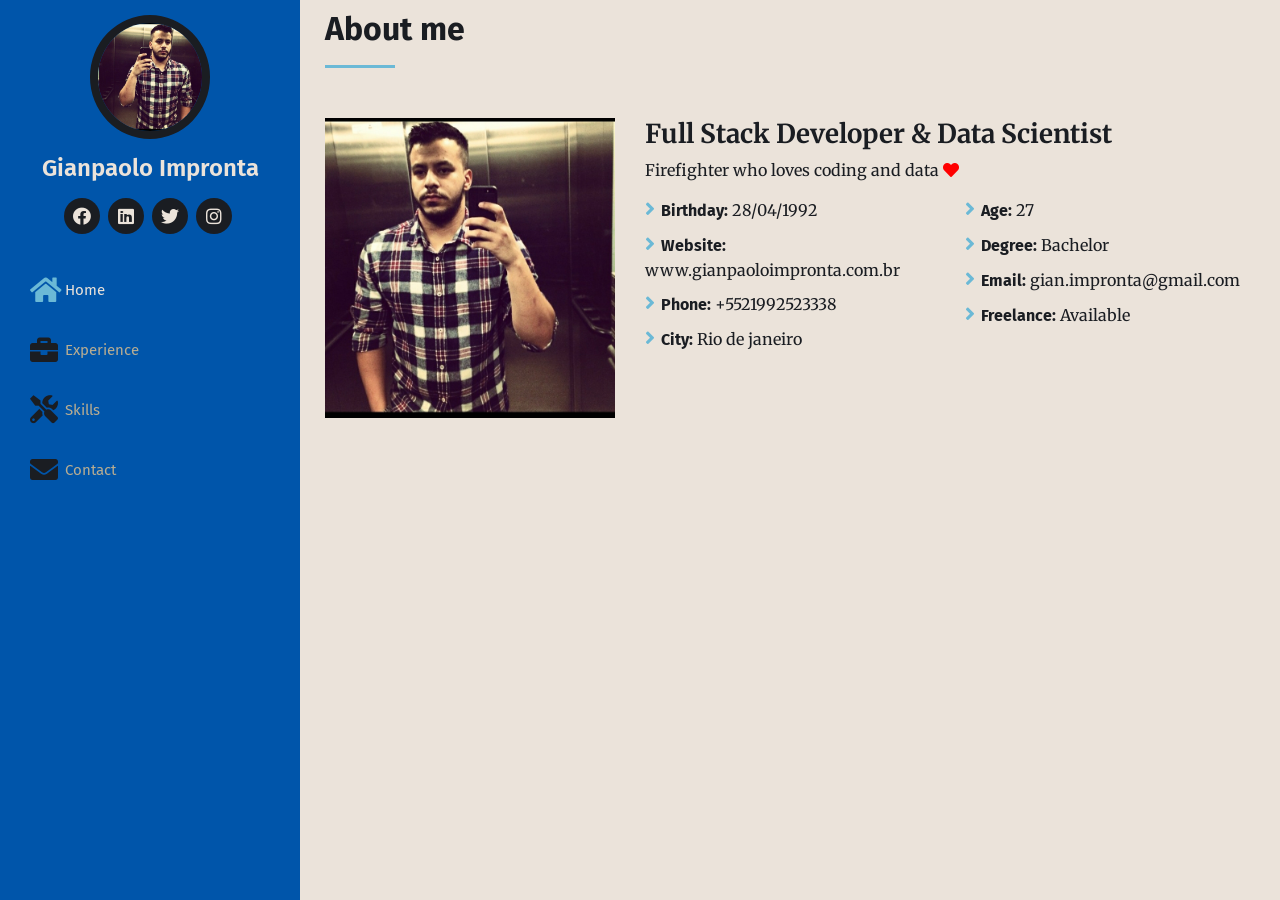
==== project0/index.html @ c4446fc6 "Initial commit" ====
<!DOCTYPE html>
<html lang="en">
<head>
  <link rel="stylesheet" href="assets/vendor/bootstrap/css/bootstrap.min.css" type="text/css">
  <link rel="stylesheet" href="assets/css/style.css" type="text/css">
  <meta name="viewport" content="width=device-width, initial-scale=1.0">
  <meta http-equiv="Content-Type" content="text/html; charset=utf-8">
  <meta charset="UTF-8">

  <!-- Favicons -->
  <link href="assets/images/favicon.ico" rel="icon">
  <link href="assets/images/android-chrome-192x192.png" rel="android-chrome-192x192">
  <link href="assets/images/android-chrome-512x512.png" rel="android-chrome-512x512">
  <link href="assets/images/apple-touch-icon.png" rel="apple-touch-icon">

  <!-- Google Fonts -->
  <link href="https://fonts.googleapis.com/css?family=Open+Sans:300,300i,400,400i,600,600i,700,700i|Raleway:300,300i,400,400i,500,500i,600,600i,700,700i|Poppins:300,300i,400,400i,500,500i,600,600i,700,700i" rel="stylesheet">

  <title>Gianpaolo Impronta</title>
</head>
<body>
<header id="header">
  <div class="profile">
    <img src="assets/images/profile.jpg" alt="" class="img-fluid rounded-circle">
    <h1><a href="index.html">Gianpaolo Impronta</a></h1>
    <div class="social-links mt-3 text-center">
      <a href="https://www.facebook.com/gian.impronta" class="facebook"></a>
      <a href="https://www.linkedin.com/in/gianpaolo-impronta/" class="linkedin"></a>
      <a href="https://twitter.com/gianimpronta" class="twitter"></a>
      <a href="https://www.instagram.com/gianimpronta/" class="instagram"></a>
    </div>
  </div>
  <nav class="nav-menu" id="nav-menu">
    <ul>
      <li class="active"><a href="index.html"><i class="fas fa-home fa-fw"></i>
        <span>Home</span>
      </a></li>
      <li><a href="experience.html"><i class="fas fa-briefcase fa-fw"></i>
        <span>Experience
      </span></a></li>
      <li><a href="skills.html"><i class="fas fa-tools fa-fw"></i> <span>Skills
      </span></a></li>
      <li><a href="contact.html"><i class="fas fa-envelope fa-fw"></i> <span>
        Contact</span></a></li>
    </ul>
  </nav>
  <button type="button" class="mobile-nav-toggle d-xl-none"><i
      class="fas fa-bars"></i></button>
</header>

<main id="main" class="align-content-center">
  <section>
    <div class="container">
      <div class="section-title">
        <h2>About me</h2>
      </div>
      <div class="row">
        <div class="col-lg-4">
          <img src="assets/images/profile.jpg" alt="profile" class="img-fluid">
        </div>
        <div class="col-lg-8 pt-4 pt-lg-0 content" data-aos="fade-left">
          <h3>Full Stack Developer & Data Scientist</h3>
          <p>Firefighter who loves coding and data <i
              class="fas fa-heart" style="color: red"></i> </p>
          <div class="row">
            <div class="col-lg-6">
              <ul>
                <li>
                  <i class="fas fa-angle-right"></i>
                  <strong>Birthday:</strong> 28/04/1992
                </li>
                <li><i class="fas fa-angle-right"></i>
                  <strong>Website:</strong> www.gianpaoloimpronta.com.br</li>
                <li>
                  <i class="fas fa-angle-right"></i>
                  <strong>Phone:</strong> +5521992523338
                </li>
                <li>
                  <i class="fas fa-angle-right"></i>
                  <strong>City:</strong> Rio de janeiro
                </li>
              </ul>
            </div>
            <div class="col-lg-6">
              <ul>
                <li>
                  <i class="fas fa-angle-right"></i>
                  <strong>Age:</strong> 27
                </li>
                <li>
                  <i class="fas fa-angle-right"></i>
                  <strong>Degree:</strong> Bachelor
                </li>
                <li>
                  <i class="fas fa-angle-right"></i>
                  <strong>Email:</strong> gian.impronta@gmail.com
                </li>
                <li>
                  <i class="fas fa-angle-right"></i>
                  <strong>Freelance:</strong> Available
                </li>
              </ul>
            </div>
          </div>
        </div>

      </div>
    </div>
  </section>

</main>
<script src="assets/vendor/jquery/jquery-3.4.1.slim.min.js"></script>
<script src="assets/vendor/bootstrap/js/bootstrap.bundle.min.js"></script>
</body>
</html>
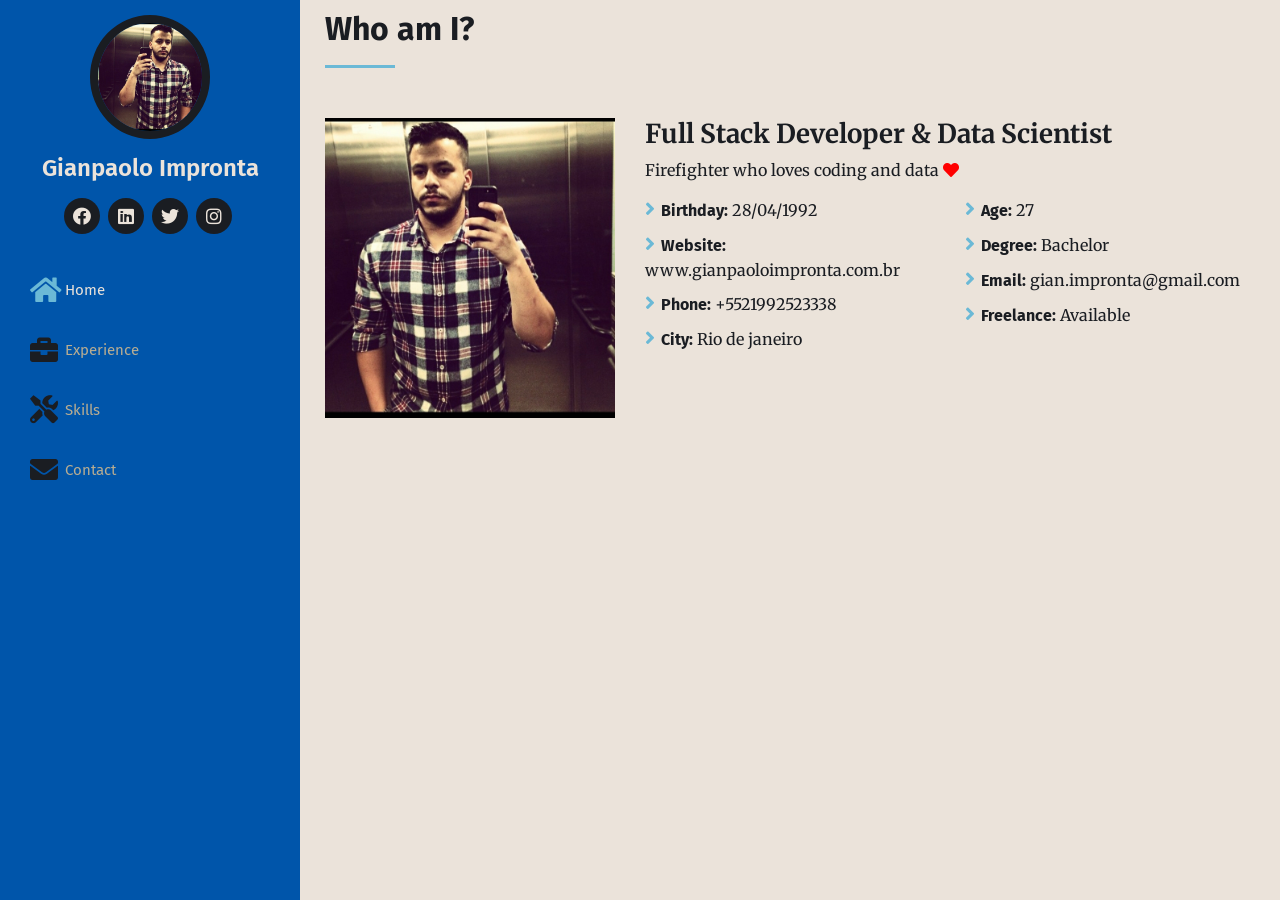
==== commit 99d6c559: "Linking new favicons and js script" ====
--- a/project0/index.html
+++ b/project0/index.html
@@ -8,10 +8,13 @@
   <meta charset="UTF-8">
 
   <!-- Favicons -->
-  <link href="assets/images/favicon.ico" rel="icon">
-  <link href="assets/images/android-chrome-192x192.png" rel="android-chrome-192x192">
-  <link href="assets/images/android-chrome-512x512.png" rel="android-chrome-512x512">
-  <link href="assets/images/apple-touch-icon.png" rel="apple-touch-icon">
+  <link rel="apple-touch-icon" sizes="180x180"
+        href="assets/images/favicon/apple-touch-icon.png">
+  <link rel="icon" type="image/png" sizes="32x32"
+        href="assets/images/favicon/favicon-32x32.png">
+  <link rel="icon" type="image/png" sizes="16x16"
+        href="assets/images/favicon/favicon-16x16.png">
+  <link href="site.webmanifest" rel="manifest">
 
   <!-- Google Fonts -->
   <link href="https://fonts.googleapis.com/css?family=Open+Sans:300,300i,400,400i,600,600i,700,700i|Raleway:300,300i,400,400i,500,500i,600,600i,700,700i|Poppins:300,300i,400,400i,500,500i,600,600i,700,700i" rel="stylesheet">
@@ -52,7 +55,7 @@
   <section>
     <div class="container">
       <div class="section-title">
-        <h2>About me</h2>
+        <h2>Who am I?</h2>
       </div>
       <div class="row">
         <div class="col-lg-4">
@@ -103,14 +106,13 @@
             </div>
           </div>
         </div>
-
       </div>
     </div>
   </section>
-
 </main>
 <script src="assets/vendor/jquery/jquery-3.4.1.slim.min.js"></script>
 <script src="assets/vendor/bootstrap/js/bootstrap.bundle.min.js"></script>
+<script src="assets/js/script.js"></script>
 </body>
 </html>
 
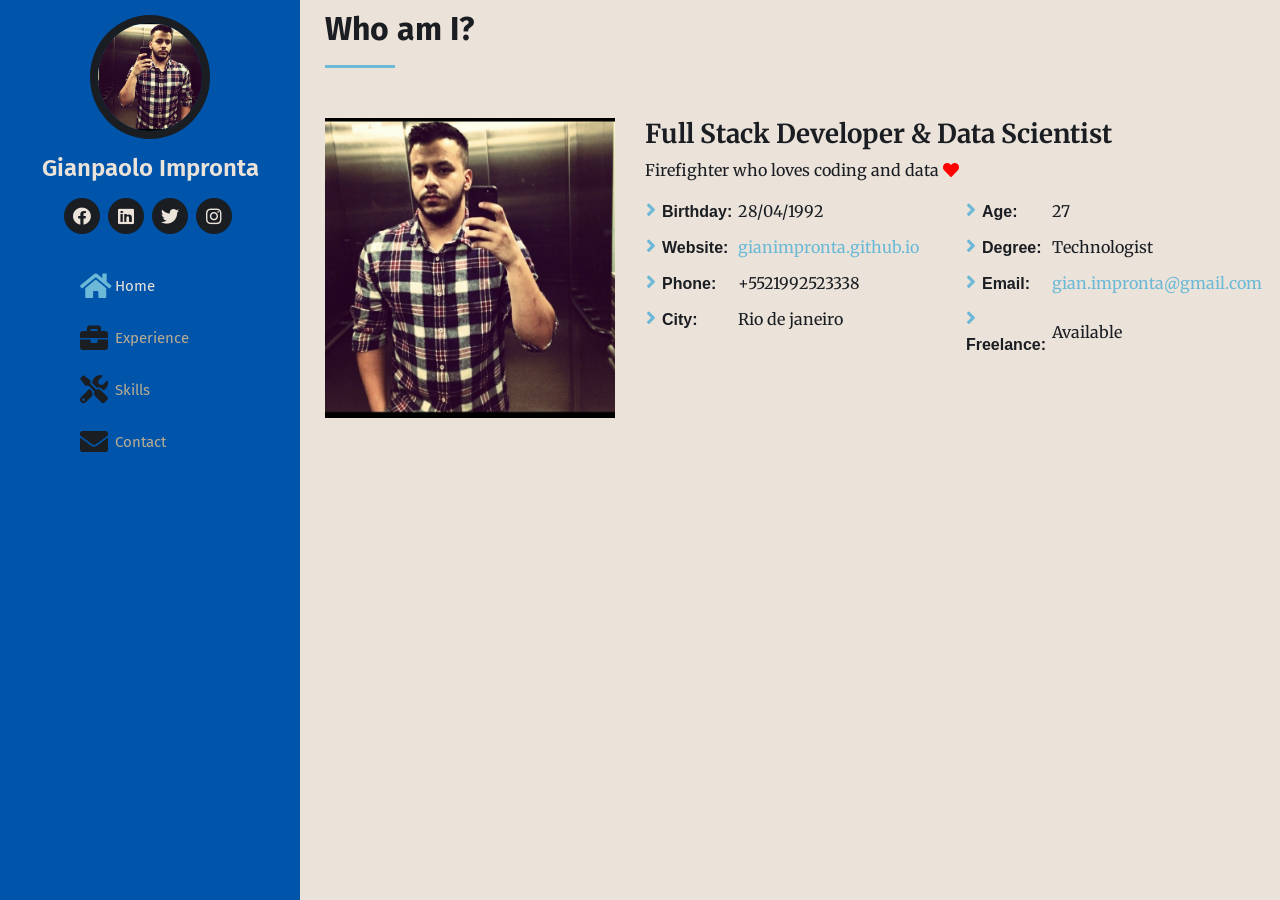
==== commit eacc5b25: "Optimizing CSS and inserting table in index.html" ====
--- a/project0/index.html
+++ b/project0/index.html
@@ -26,7 +26,7 @@
   <div class="profile">
     <img src="assets/images/profile.jpg" alt="" class="img-fluid rounded-circle">
     <h1><a href="index.html">Gianpaolo Impronta</a></h1>
-    <div class="social-links mt-3 text-center">
+    <div class="mt-3 text-center" id="social-links">
       <a href="https://www.facebook.com/gian.impronta" class="facebook"></a>
       <a href="https://www.linkedin.com/in/gianpaolo-impronta/" class="linkedin"></a>
       <a href="https://twitter.com/gianimpronta" class="twitter"></a>
@@ -67,42 +67,64 @@
               class="fas fa-heart" style="color: red"></i> </p>
           <div class="row">
             <div class="col-lg-6">
-              <ul>
-                <li>
-                  <i class="fas fa-angle-right"></i>
-                  <strong>Birthday:</strong> 28/04/1992
-                </li>
-                <li><i class="fas fa-angle-right"></i>
-                  <strong>Website:</strong> www.gianpaoloimpronta.com.br</li>
-                <li>
-                  <i class="fas fa-angle-right"></i>
-                  <strong>Phone:</strong> +5521992523338
-                </li>
-                <li>
-                  <i class="fas fa-angle-right"></i>
-                  <strong>City:</strong> Rio de janeiro
-                </li>
-              </ul>
+              <table>
+                <tbody>
+                <tr>
+                  <th><i class="fas fa-angle-right"></i>
+                    <strong>Birthday:</strong></th>
+                  <td>28/04/1992</td>
+                </tr>
+                <tr>
+                  <th><i class="fas fa-angle-right"></i>
+                    <strong>Website:</strong></th>
+                  <td>
+                    <a href="http://gianimpronta.github.io">
+                      gianimpronta.github.io
+                    </a>
+                  </td>
+                </tr>
+                <tr>
+                  <th><i class="fas fa-angle-right"></i>
+                    <strong>Phone:</strong></th>
+                  <td>+5521992523338</td>
+                </tr>
+                <tr>
+                  <th><i class="fas fa-angle-right"></i>
+                    <strong>City:</strong></th>
+                  <td>Rio de janeiro</td>
+                </tr>
+                </tbody>
+              </table>
             </div>
             <div class="col-lg-6">
-              <ul>
-                <li>
-                  <i class="fas fa-angle-right"></i>
-                  <strong>Age:</strong> 27
-                </li>
-                <li>
-                  <i class="fas fa-angle-right"></i>
-                  <strong>Degree:</strong> Bachelor
-                </li>
-                <li>
-                  <i class="fas fa-angle-right"></i>
-                  <strong>Email:</strong> gian.impronta@gmail.com
-                </li>
-                <li>
-                  <i class="fas fa-angle-right"></i>
-                  <strong>Freelance:</strong> Available
-                </li>
-              </ul>
+              <table>
+                <tbody>
+                <tr>
+                  <th><i class="fas fa-angle-right"></i>
+                    <strong>Age:</strong></th>
+                  <td>27</td>
+                </tr>
+                <tr>
+                  <th><i class="fas fa-angle-right"></i>
+                    <strong>Degree:</strong></th>
+                  <td>Technologist</td>
+                </tr>
+                <tr>
+                  <th><i class="fas fa-angle-right"></i>
+                    <strong>Email:</strong></th>
+                  <td>
+                    <a href="mailto:gian.impronta@gmail.com">
+                      gian.impronta@gmail.com
+                    </a>
+                  </td>
+                </tr>
+                <tr>
+                  <th><i class="fas fa-angle-right"></i><strong> Freelance:
+                  </strong></th>
+                  <td>Available</td>
+                </tr>
+                </tbody>
+              </table>
             </div>
           </div>
         </div>
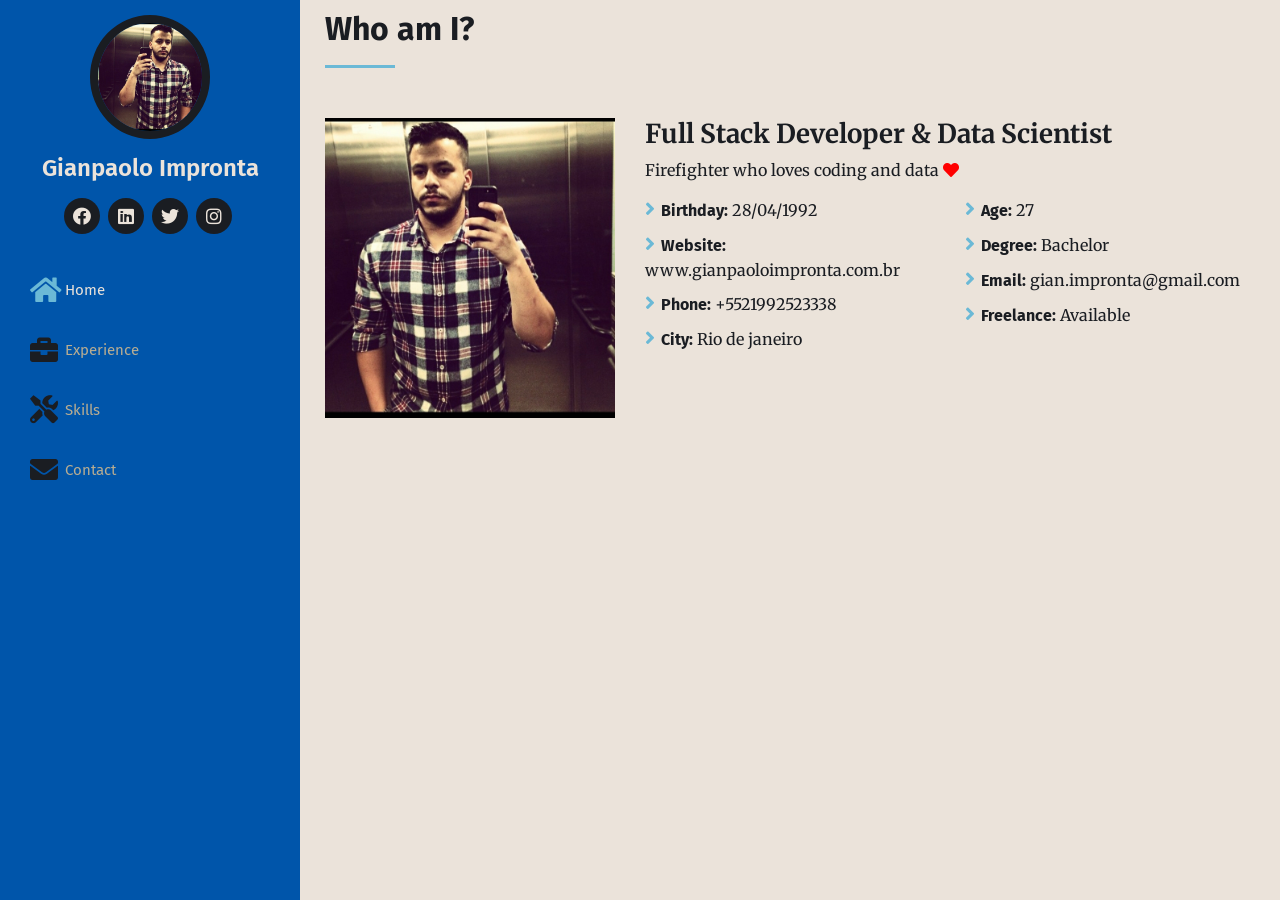
==== commit d41813a5: "Small modifications in pages" ====
--- a/project0/index.html
+++ b/project0/index.html
@@ -8,13 +8,10 @@
   <meta charset="UTF-8">
 
   <!-- Favicons -->
-  <link rel="apple-touch-icon" sizes="180x180"
-        href="assets/images/favicon/apple-touch-icon.png">
-  <link rel="icon" type="image/png" sizes="32x32"
-        href="assets/images/favicon/favicon-32x32.png">
-  <link rel="icon" type="image/png" sizes="16x16"
-        href="assets/images/favicon/favicon-16x16.png">
-  <link href="site.webmanifest" rel="manifest">
+  <link href="assets/images/favicon.ico" rel="icon">
+  <link href="assets/images/android-chrome-192x192.png" rel="android-chrome-192x192">
+  <link href="assets/images/android-chrome-512x512.png" rel="android-chrome-512x512">
+  <link href="assets/images/apple-touch-icon.png" rel="apple-touch-icon">
 
   <!-- Google Fonts -->
   <link href="https://fonts.googleapis.com/css?family=Open+Sans:300,300i,400,400i,600,600i,700,700i|Raleway:300,300i,400,400i,500,500i,600,600i,700,700i|Poppins:300,300i,400,400i,500,500i,600,600i,700,700i" rel="stylesheet">
@@ -26,7 +23,7 @@
   <div class="profile">
     <img src="assets/images/profile.jpg" alt="" class="img-fluid rounded-circle">
     <h1><a href="index.html">Gianpaolo Impronta</a></h1>
-    <div class="mt-3 text-center" id="social-links">
+    <div class="social-links mt-3 text-center">
       <a href="https://www.facebook.com/gian.impronta" class="facebook"></a>
       <a href="https://www.linkedin.com/in/gianpaolo-impronta/" class="linkedin"></a>
       <a href="https://twitter.com/gianimpronta" class="twitter"></a>
@@ -67,74 +64,53 @@
               class="fas fa-heart" style="color: red"></i> </p>
           <div class="row">
             <div class="col-lg-6">
-              <table>
-                <tbody>
-                <tr>
-                  <th><i class="fas fa-angle-right"></i>
-                    <strong>Birthday:</strong></th>
-                  <td>28/04/1992</td>
-                </tr>
-                <tr>
-                  <th><i class="fas fa-angle-right"></i>
-                    <strong>Website:</strong></th>
-                  <td>
-                    <a href="http://gianimpronta.github.io">
-                      gianimpronta.github.io
-                    </a>
-                  </td>
-                </tr>
-                <tr>
-                  <th><i class="fas fa-angle-right"></i>
-                    <strong>Phone:</strong></th>
-                  <td>+5521992523338</td>
-                </tr>
-                <tr>
-                  <th><i class="fas fa-angle-right"></i>
-                    <strong>City:</strong></th>
-                  <td>Rio de janeiro</td>
-                </tr>
-                </tbody>
-              </table>
+              <ul>
+                <li>
+                  <i class="fas fa-angle-right"></i>
+                  <strong>Birthday:</strong> 28/04/1992
+                </li>
+                <li><i class="fas fa-angle-right"></i>
+                  <strong>Website:</strong> www.gianpaoloimpronta.com.br</li>
+                <li>
+                  <i class="fas fa-angle-right"></i>
+                  <strong>Phone:</strong> +5521992523338
+                </li>
+                <li>
+                  <i class="fas fa-angle-right"></i>
+                  <strong>City:</strong> Rio de janeiro
+                </li>
+              </ul>
             </div>
             <div class="col-lg-6">
-              <table>
-                <tbody>
-                <tr>
-                  <th><i class="fas fa-angle-right"></i>
-                    <strong>Age:</strong></th>
-                  <td>27</td>
-                </tr>
-                <tr>
-                  <th><i class="fas fa-angle-right"></i>
-                    <strong>Degree:</strong></th>
-                  <td>Technologist</td>
-                </tr>
-                <tr>
-                  <th><i class="fas fa-angle-right"></i>
-                    <strong>Email:</strong></th>
-                  <td>
-                    <a href="mailto:gian.impronta@gmail.com">
-                      gian.impronta@gmail.com
-                    </a>
-                  </td>
-                </tr>
-                <tr>
-                  <th><i class="fas fa-angle-right"></i><strong> Freelance:
-                  </strong></th>
-                  <td>Available</td>
-                </tr>
-                </tbody>
-              </table>
+              <ul>
+                <li>
+                  <i class="fas fa-angle-right"></i>
+                  <strong>Age:</strong> 27
+                </li>
+                <li>
+                  <i class="fas fa-angle-right"></i>
+                  <strong>Degree:</strong> Bachelor
+                </li>
+                <li>
+                  <i class="fas fa-angle-right"></i>
+                  <strong>Email:</strong> gian.impronta@gmail.com
+                </li>
+                <li>
+                  <i class="fas fa-angle-right"></i>
+                  <strong>Freelance:</strong> Available
+                </li>
+              </ul>
             </div>
           </div>
         </div>
+
       </div>
     </div>
   </section>
+
 </main>
 <script src="assets/vendor/jquery/jquery-3.4.1.slim.min.js"></script>
 <script src="assets/vendor/bootstrap/js/bootstrap.bundle.min.js"></script>
-<script src="assets/js/script.js"></script>
 </body>
 </html>
 
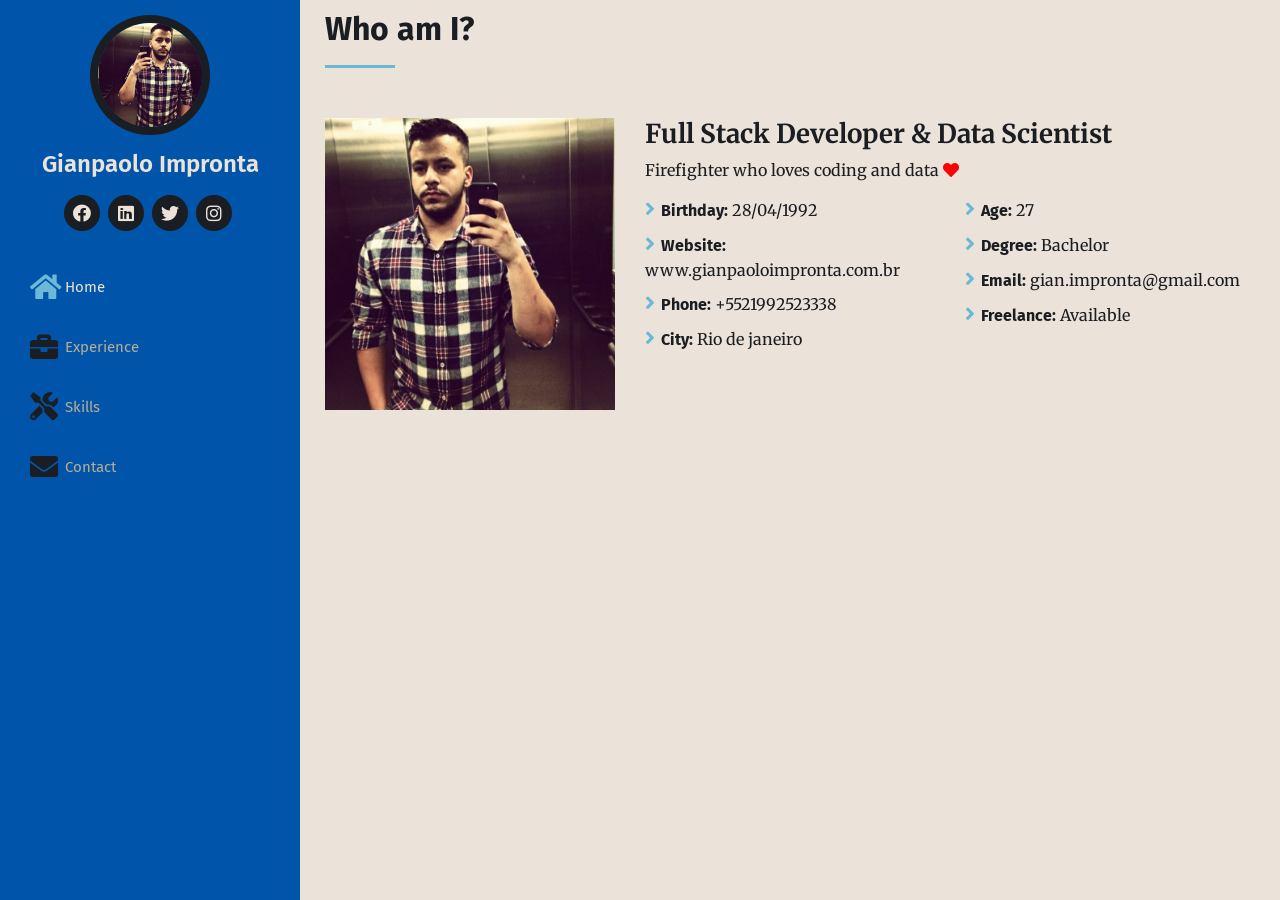
==== commit c248f419: "Reorganizing files" ====
--- a/project0/index.html
+++ b/project0/index.html
@@ -8,10 +8,13 @@
   <meta charset="UTF-8">
 
   <!-- Favicons -->
-  <link href="assets/images/favicon.ico" rel="icon">
-  <link href="assets/images/android-chrome-192x192.png" rel="android-chrome-192x192">
-  <link href="assets/images/android-chrome-512x512.png" rel="android-chrome-512x512">
-  <link href="assets/images/apple-touch-icon.png" rel="apple-touch-icon">
+  <link rel="apple-touch-icon" sizes="180x180"
+        href="assets/images/favicon/apple-touch-icon.png">
+  <link rel="icon" type="image/png" sizes="32x32"
+        href="assets/images/favicon/favicon-32x32.png">
+  <link rel="icon" type="image/png" sizes="16x16"
+        href="assets/images/favicon/favicon-16x16.png">
+  <link rel="manifest" href="assets/images/favicon/site.webmanifest">
 
   <!-- Google Fonts -->
   <link href="https://fonts.googleapis.com/css?family=Open+Sans:300,300i,400,400i,600,600i,700,700i|Raleway:300,300i,400,400i,500,500i,600,600i,700,700i|Poppins:300,300i,400,400i,500,500i,600,600i,700,700i" rel="stylesheet">
